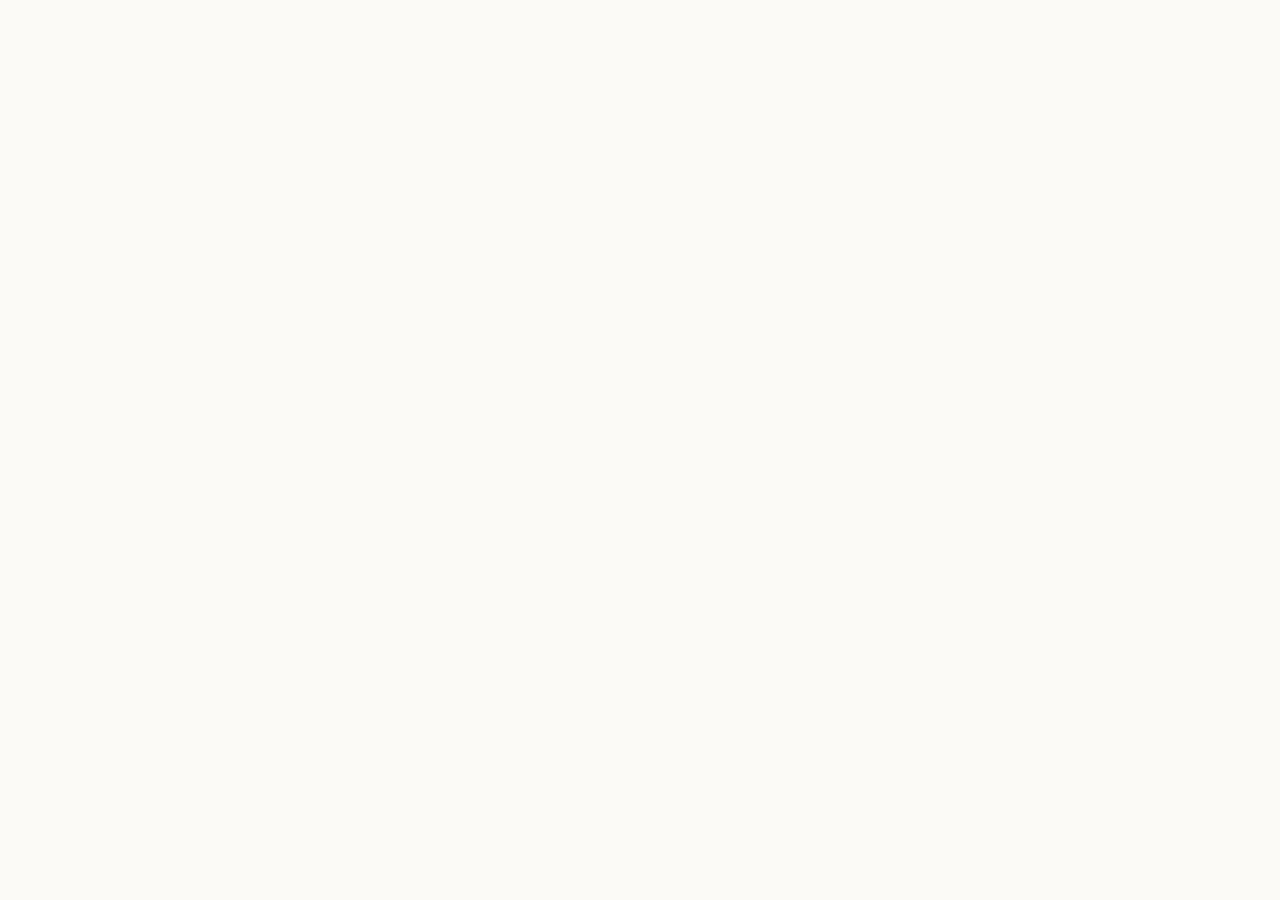
==== index.html @ f4d3384d "Add files via upload" ====
<!doctype html>
<html lang="ko">
<head>
<meta charset="utf-8">
<meta name="viewport" content="width=device-width, initial-scale=1">
<title>AI 리터러시 프로그램</title>
<link rel="stylesheet" href="lib/jspsych.css">
<link rel="stylesheet" href="style.css">
<script src="lib/jspsych.js"></script>
<script src="lib/plugin-html-button-response.js"></script>
<script src="lib/plugin-survey-html-form.js"></script>
<script src="lib/plugin-browser-check.js"></script>
<script src="lib/plugin-call-function.js"></script>
<script src="config.js"></script>
<script src="measures.js"></script>
</head>
<body>
<div id="app"></div>
<script src="experiment.js"></script>
</body>
</html>
---- style.css ----
:root{
  --blue:#4C6FE8; --blue-soft:#E8EDFD; --lav:#A893F0; --lav-soft:#F1ECFD;
  --ivory:#FBFAF6; --ink:#23284A; --sub:#6B7090; --line:#E3E5EF;
  --mint:#2E9C82; --mint-soft:#E3F6F0; --orange:#F2A65A; --peach:#FFF1DE;
  --red:#D95454; --red-soft:#FDECEC; --mark:#FFE59A;
}
html,body{background:var(--ivory);}
body{margin:0;color:var(--ink);
  font-family:"Pretendard","Apple SD Gothic Neo","Malgun Gothic","Noto Sans KR",system-ui,sans-serif;
  -webkit-font-smoothing:antialiased;}
.jspsych-display-element{font-size:17px;line-height:1.65;}
.jspsych-content{max-width:880px;width:100%;margin:0 auto;padding:20px 16px 56px;box-sizing:border-box;text-align:left;}
.jspsych-content-wrapper{align-items:flex-start;}
h1{font-size:28px;line-height:1.35;margin:8px 0 14px;}
h2{font-size:22px;line-height:1.4;margin:6px 0 10px;}
h3{font-size:18px;margin:18px 0 8px;}
p{margin:8px 0;}
.sub{color:var(--sub);font-size:15px;}
.center{text-align:center;}

/* step indicator */
.steps{display:flex;gap:6px;margin:0 0 18px;flex-wrap:wrap;}
.steps span{flex:1;min-width:64px;text-align:center;font-size:13px;font-weight:700;padding:6px 4px;border-radius:999px;background:#EEF0F7;color:#9AA0BB;}
.steps span.done{background:var(--blue-soft);color:var(--blue);}
.steps span.now{background:var(--blue);color:#fff;}

.card{background:#fff;border:1px solid var(--line);border-radius:16px;padding:18px 20px;margin:14px 0;box-shadow:0 4px 14px rgba(35,40,74,.05);}
.note{background:var(--lav-soft);border-radius:12px;padding:12px 16px;margin:12px 0;}
.warn{background:var(--peach);border-radius:12px;padding:12px 16px;margin:12px 0;}
.timer{float:right;font-size:13px;color:var(--sub);background:#fff;border:1px solid var(--line);border-radius:999px;padding:3px 10px;}

/* buttons */
.jspsych-btn{font-family:inherit;font-size:17px;font-weight:700;padding:12px 28px;border-radius:12px;border:none;background:var(--blue);color:#fff;cursor:pointer;}
.jspsych-btn:hover{background:#3D5ED6;}
.jspsych-btn:disabled{background:#C9CEE0;color:#fff;cursor:not-allowed;}
#jspsych-survey-html-form-next{display:block;margin:26px auto 0;}
#jspsych-html-button-response-btngroup{text-align:center;margin-top:12px;}
.ghost{font-family:inherit;font-size:15px;font-weight:700;padding:8px 16px;border-radius:10px;border:1.5px solid var(--blue);background:#fff;color:var(--blue);cursor:pointer;}

/* video */
.vwrap{position:relative;background:#000;border-radius:14px;overflow:hidden;}
.vwrap video{display:block;width:100%;aspect-ratio:16/9;background:#000;}
.vwrap:fullscreen{border-radius:0;display:flex;flex-direction:column;justify-content:center;}
.vwrap:fullscreen video{height:calc(100vh - 56px);aspect-ratio:auto;}
.vctl{display:flex;align-items:center;gap:12px;padding:10px 12px;background:#1B1F3A;color:#fff;}
.vctl button{font-family:inherit;font-size:15px;font-weight:700;border:none;border-radius:8px;padding:7px 14px;cursor:pointer;background:#fff;color:var(--ink);white-space:nowrap;}
.vbar{flex:1;height:6px;border-radius:3px;background:rgba(255,255,255,.25);overflow:hidden;}
.vbar div{height:100%;width:0;background:var(--orange);}
.vtime{font-size:13px;font-variant-numeric:tabular-nums;white-space:nowrap;opacity:.85;}
.vbig{position:absolute;inset:0 0 56px 0;display:flex;align-items:center;justify-content:center;background:rgba(14,18,40,.35);cursor:pointer;}
.vbig span{background:#fff;color:var(--ink);font-weight:800;font-size:20px;border-radius:999px;padding:14px 28px;box-shadow:0 8px 30px rgba(0,0,0,.3);}
.vstatus{margin-top:10px;font-size:15px;color:var(--sub);text-align:center;}
.vstatus.ok{color:var(--mint);font-weight:700;}

/* chat */
.chat{background:#F6F7FB;border:1px solid var(--line);border-radius:16px;padding:16px;margin:12px 0;}
.chat .ttl{font-weight:800;font-size:15px;color:var(--sub);margin-bottom:10px;}
.msg{display:flex;margin:8px 0;}
.msg.me{justify-content:flex-end;}
.bub{max-width:84%;padding:12px 16px;border-radius:18px;font-size:16.5px;line-height:1.65;}
.me .bub{background:var(--blue);color:#fff;border-bottom-right-radius:6px;}
.ai .bub{background:#fff;border:1px solid var(--line);border-bottom-left-radius:6px;}
.ai .who{font-size:12px;font-weight:800;color:var(--sub);margin-bottom:4px;}
.bub .hd{display:block;font-weight:800;margin-top:8px;}
.bub .hd:first-child{margin-top:0;}
.bub img{display:block;max-width:220px;width:100%;border-radius:10px;border:1px solid rgba(255,255,255,.6);margin:4px 0 8px;background:#fff;}
.sent{border-radius:4px;transition:background .15s;}
.selectable .sent{cursor:pointer;border-bottom:1.5px dashed #C3C8DD;}
.selectable .sent:hover{background:#FFF6D6;}
.sent.marked{background:var(--mark);border-bottom-color:#E0A800;box-shadow:0 0 0 2px var(--mark);}
.wholechip{display:inline-block;margin:6px 0 2px;padding:5px 12px;border-radius:999px;border:1.5px dashed #C3C8DD;font-size:14px;font-weight:700;color:var(--sub);cursor:pointer;background:#fff;}
.wholechip.marked{background:var(--mark);border:1.5px solid #E0A800;color:var(--ink);}

/* response cards */
.resp{border-left:4px solid var(--orange);background:#fff;border-radius:10px;padding:12px 14px;margin:10px 0;border-top:1px solid var(--line);border-right:1px solid var(--line);border-bottom:1px solid var(--line);}
.resp .q{font-size:15px;background:#FFF8E4;border-radius:8px;padding:6px 10px;margin-bottom:8px;}
.resp label.f{display:block;font-size:14px;font-weight:700;margin:8px 0 4px;color:var(--sub);}
textarea,input[type=text],input[type=number],select{font-family:inherit;font-size:16px;width:100%;box-sizing:border-box;border:1.5px solid #D5D8E6;border-radius:10px;padding:9px 12px;background:#fff;color:var(--ink);}
textarea{min-height:64px;resize:vertical;}
textarea:focus,input:focus,select:focus{outline:none;border-color:var(--blue);}
.empty{color:var(--sub);font-size:15px;padding:8px 0;}
.crit{display:flex;flex-wrap:wrap;gap:6px 14px;font-size:15px;}
.crit label,.opts label{cursor:pointer;}
.opts{display:flex;flex-direction:column;gap:8px;margin:8px 0;}
.opts label{display:flex;gap:10px;align-items:flex-start;background:#fff;border:1.5px solid var(--line);border-radius:10px;padding:10px 12px;}
.opts input{margin-top:5px;}
.clues{counter-reset:c;padding-left:0;list-style:none;margin:8px 0;}
.clues li{position:relative;padding-left:34px;margin:6px 0;}
.clues li::before{counter-increment:c;content:counter(c);position:absolute;left:0;top:1px;width:24px;height:24px;border-radius:12px;background:var(--lav);color:#fff;font-weight:800;font-size:14px;text-align:center;line-height:24px;}
.criteria li b{color:var(--blue);}

/* likert */
.lk{margin:14px 0;}
.lk .lq{font-weight:700;margin-bottom:6px;}
.lk .row{display:flex;gap:6px;}
.lk .row label{flex:1;text-align:center;font-size:13px;border:1.5px solid var(--line);border-radius:10px;padding:8px 2px;background:#fff;cursor:pointer;line-height:1.3;}
.lk .row label:has(input:checked){border-color:var(--blue);background:var(--blue-soft);}
.lk .row input{display:block;margin:0 auto 4px;}
.lk .num{display:block;font-weight:800;font-size:15px;}
@media (max-width:560px){
  .jspsych-display-element{font-size:16px;}
  h1{font-size:24px;}
  .lk .row label{font-size:11px;}
  .bub{max-width:92%;}
}
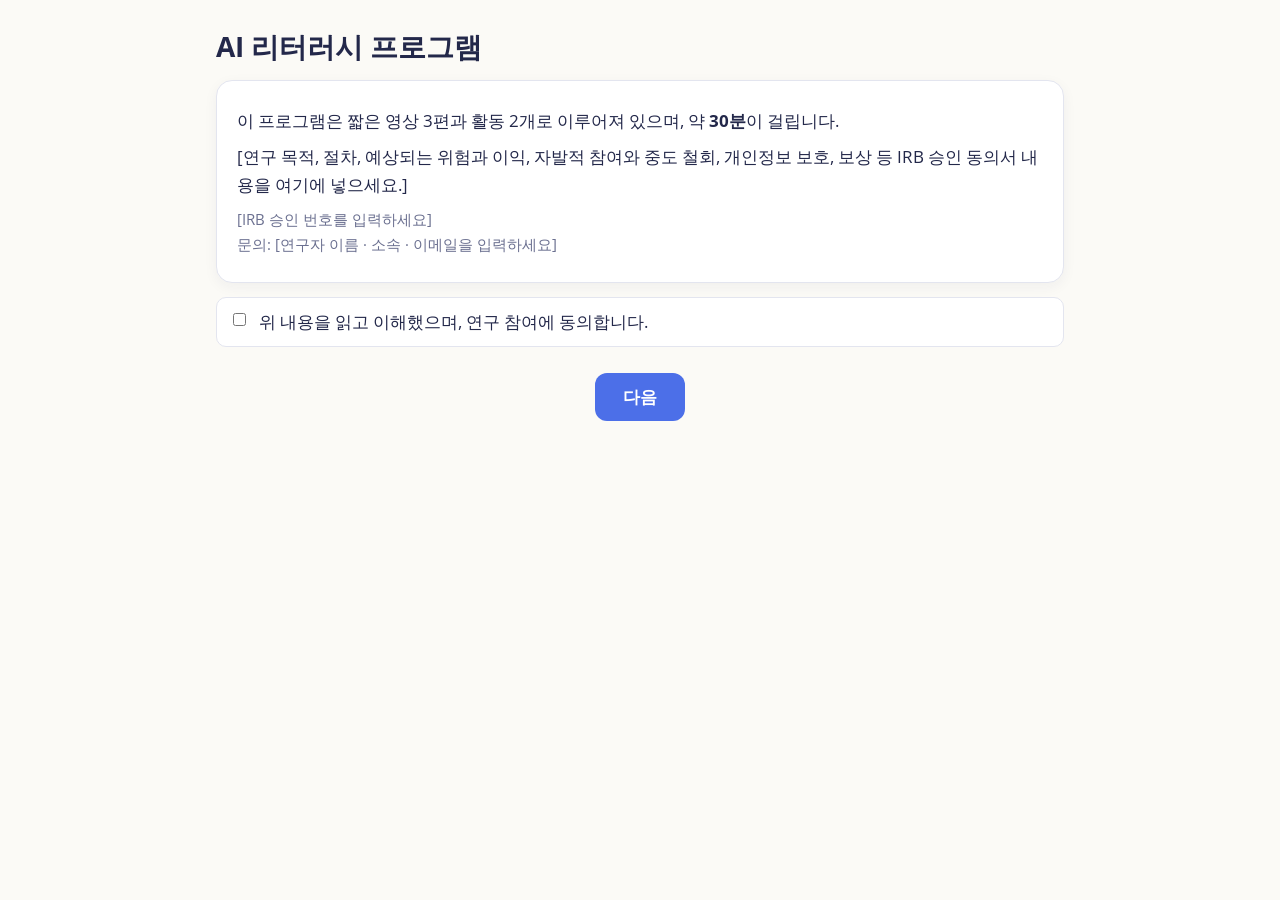
==== commit 6a3f0449: "Add files via upload" ====
--- a/index.html
+++ b/index.html
@@ -4,13 +4,13 @@
 <meta charset="utf-8">
 <meta name="viewport" content="width=device-width, initial-scale=1">
 <title>AI 리터러시 프로그램</title>
-<link rel="stylesheet" href="lib/jspsych.css">
+<link rel="stylesheet" href="jspsych.css">
 <link rel="stylesheet" href="style.css">
-<script src="lib/jspsych.js"></script>
-<script src="lib/plugin-html-button-response.js"></script>
-<script src="lib/plugin-survey-html-form.js"></script>
-<script src="lib/plugin-browser-check.js"></script>
-<script src="lib/plugin-call-function.js"></script>
+<script src="jspsych.js"></script>
+<script src="plugin-html-button-response.js"></script>
+<script src="plugin-survey-html-form.js"></script>
+<script src="plugin-browser-check.js"></script>
+<script src="plugin-call-function.js"></script>
 <script src="config.js"></script>
 <script src="measures.js"></script>
 </head>
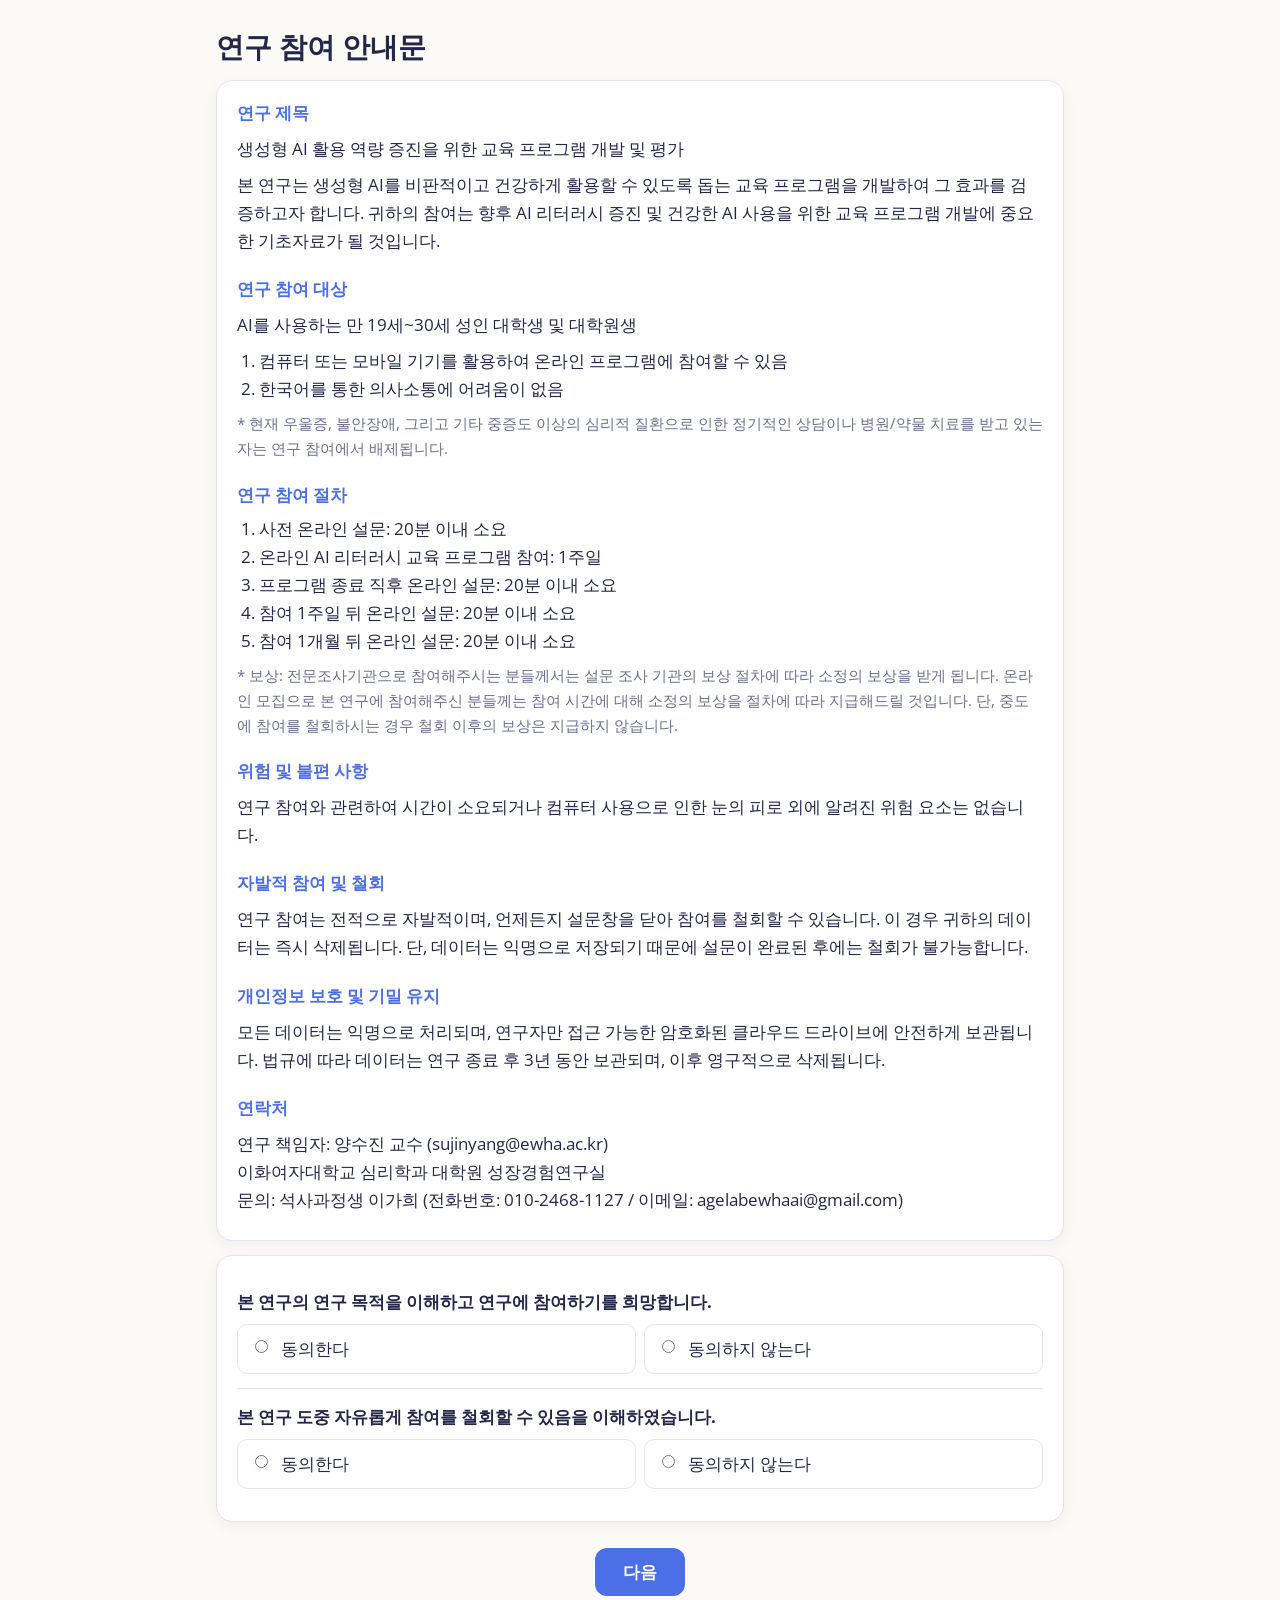
==== commit 754e8c11: "Add files via upload" ====
--- a/index.html
+++ b/index.html
@@ -5,17 +5,17 @@
 <meta name="viewport" content="width=device-width, initial-scale=1">
 <title>AI 리터러시 프로그램</title>
 <link rel="stylesheet" href="jspsych.css">
-<link rel="stylesheet" href="style.css">
+<link rel="stylesheet" href="style.css?v=1028d">
 <script src="jspsych.js"></script>
 <script src="plugin-html-button-response.js"></script>
 <script src="plugin-survey-html-form.js"></script>
 <script src="plugin-browser-check.js"></script>
 <script src="plugin-call-function.js"></script>
-<script src="config.js"></script>
-<script src="measures.js"></script>
+<script src="config.js?v=1028d"></script>
+<script src="measures.js?v=1028d"></script>
 </head>
 <body>
 <div id="app"></div>
-<script src="experiment.js"></script>
+<script src="experiment.js?v=1028d"></script>
 </body>
 </html>
--- a/style.css
+++ b/style.css
@@ -92,14 +92,38 @@
 /* likert */
 .lk{margin:14px 0;}
 .lk .lq{font-weight:700;margin-bottom:6px;}
-.lk .row{display:flex;gap:6px;}
-.lk .row label{flex:1;text-align:center;font-size:13px;border:1.5px solid var(--line);border-radius:10px;padding:8px 2px;background:#fff;cursor:pointer;line-height:1.3;}
-.lk .row label:has(input:checked){border-color:var(--blue);background:var(--blue-soft);}
-.lk .row input{display:block;margin:0 auto 4px;}
-.lk .num{display:block;font-weight:800;font-size:15px;}
+.row{display:flex;gap:6px;}
+.row label{flex:1;text-align:center;font-size:13px;border:1.5px solid var(--line);border-radius:10px;padding:8px 2px;background:#fff;cursor:pointer;line-height:1.3;}
+.row label:has(input:checked){border-color:var(--blue);background:var(--blue-soft);}
+.row input{display:block;margin:0 auto 4px;}
+.num{display:block;font-weight:800;font-size:15px;}
 @media (max-width:560px){
   .jspsych-display-element{font-size:16px;}
   h1{font-size:24px;}
-  .lk .row label{font-size:11px;}
+  .row label{font-size:11px;}
   .bub{max-width:92%;}
 }
+
+/* 설문 */
+.consent h3{margin:20px 0 6px;font-size:17px;color:var(--blue);}
+.consent h3:first-child{margin-top:0;}
+.consent ol{margin:6px 0;padding-left:22px;}
+.opts.row2{flex-direction:row;flex-wrap:wrap;}
+.opts.row2 label{flex:1;min-width:120px;}
+.vproxy{position:absolute;opacity:0;width:1px;height:1px;pointer-events:none;border:0;padding:0;}
+.lk{position:relative;}
+.lk + .lk{border-top:1px solid var(--line);padding-top:14px;}
+.sd{display:grid;grid-template-columns:110px 1fr 110px;align-items:center;gap:10px;padding:10px 0;border-bottom:1px solid var(--line);}
+.sd:last-child{border-bottom:0;}
+.sd .l{text-align:right;font-weight:700;font-size:15px;}
+.sd .r{font-weight:700;font-size:15px;}
+.sd .row label{padding:8px 2px;}
+@media (max-width:560px){.sd{grid-template-columns:1fr 1fr;}.sd .row{grid-column:1/3;grid-row:2;}.sd .l{text-align:left;}.sd .r{text-align:right;}}
+.rank .rk{display:flex;gap:10px;align-items:flex-start;text-align:left;font:inherit;font-size:15.5px;color:var(--ink);background:#fff;border:1.5px solid var(--line);border-radius:10px;padding:10px 12px;cursor:pointer;}
+.rank .rk .badge{flex:0 0 26px;height:26px;border-radius:13px;border:1.5px solid #C9CEE0;font-weight:800;font-size:14px;line-height:23px;text-align:center;color:#fff;}
+.rank .rk.on{border-color:var(--blue);background:var(--blue-soft);}
+.rank .rk.on .badge{background:var(--blue);border-color:var(--blue);}
+.ladder{display:flex;flex-direction:column;gap:4px;max-width:320px;margin:8px auto;border-left:6px solid #C9B9F5;border-right:6px solid #C9B9F5;padding:4px 10px;}
+.ladder label{display:flex;gap:10px;align-items:center;border:1.5px solid var(--line);border-radius:8px;padding:6px 12px;background:#fff;cursor:pointer;font-weight:700;}
+.ladder label:has(input:checked){border-color:var(--blue);background:var(--blue-soft);}
+input.other{margin-top:8px;}
